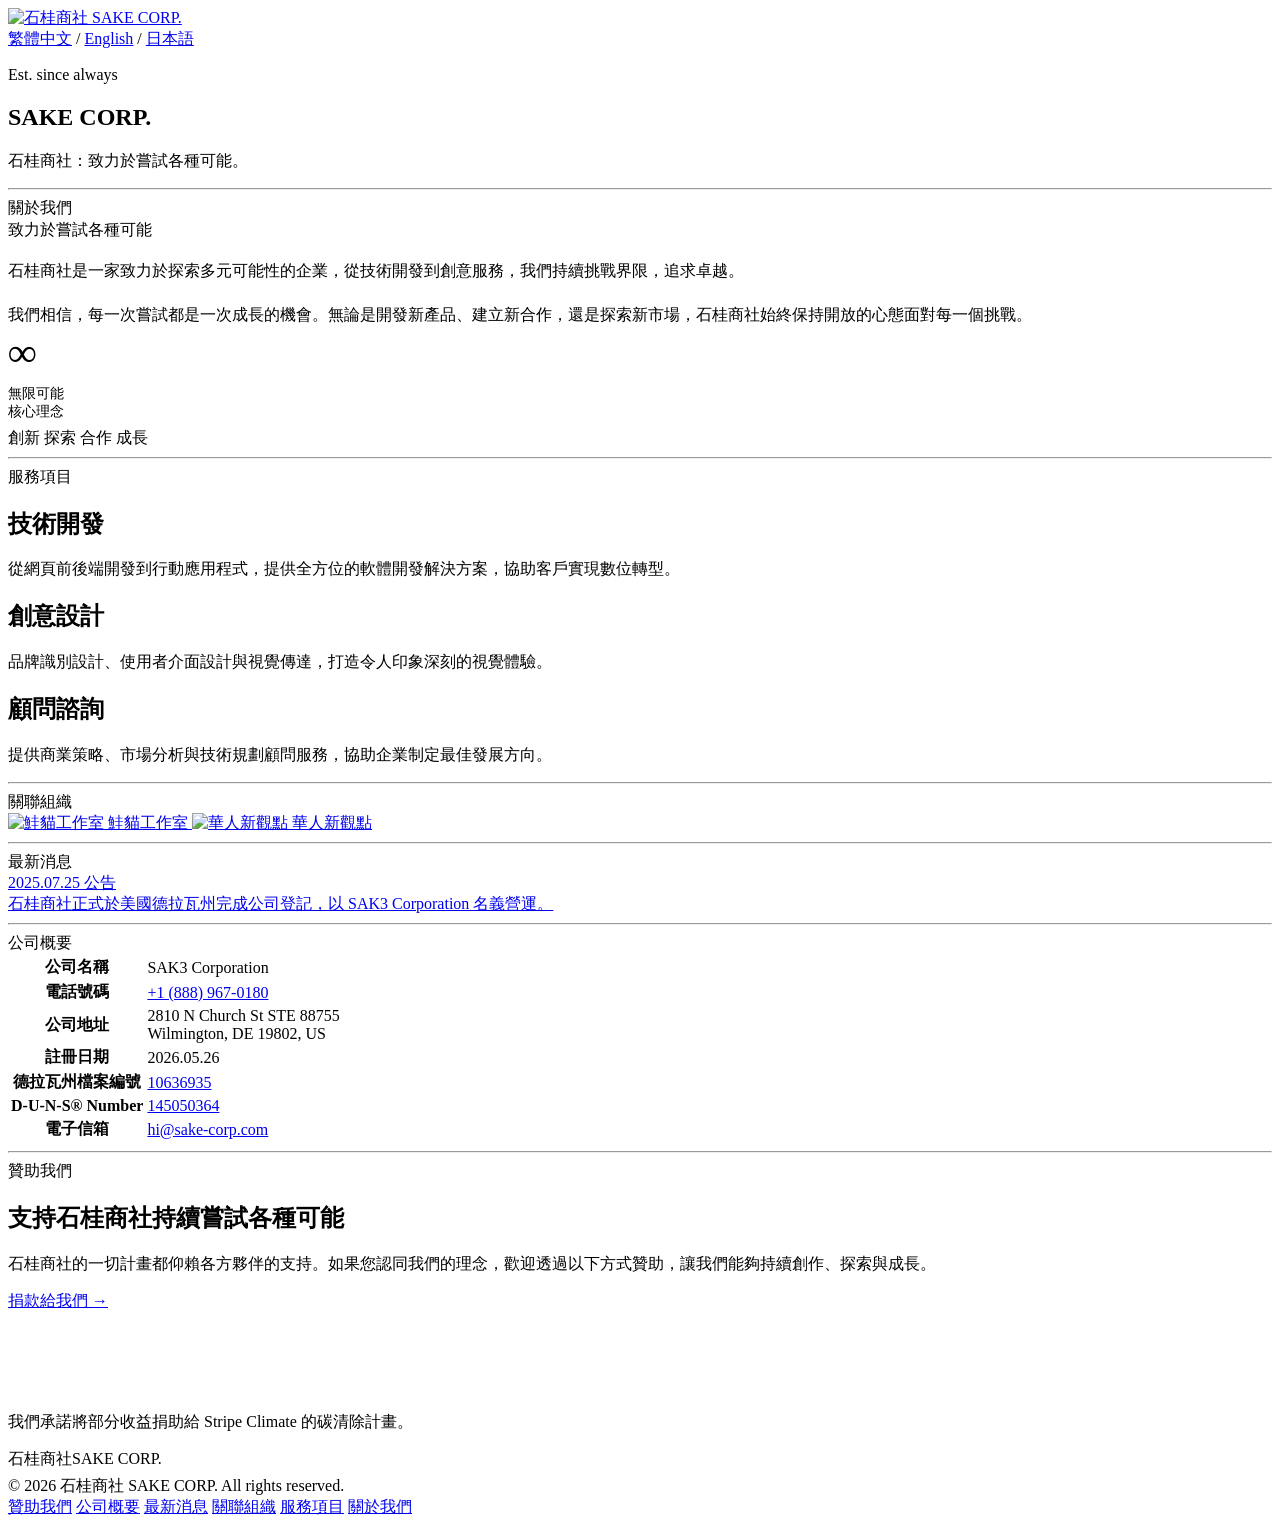
==== index.html @ 6e8275c3 "update: news link" ====
<!DOCTYPE html>
<html lang="zh-tw">

<head>
    <meta charset="UTF-8">
    <meta name="viewport" content="width=device-width, initial-scale=1, shrink-to-fit=no">
    <title>石桂商社 | SAKE CORP.</title>

    <!-- Favicon -->
    <link rel="icon" type="image/png"
        href="https://img.uwub.tw/%E7%9F%B3%E6%A1%82%E5%95%86%E7%A4%BE%EF%BC%BFlogo%EF%BC%BF%E6%AD%A3.png">
    <link rel="apple-touch-icon"
        href="https://img.uwub.tw/%E7%9F%B3%E6%A1%82%E5%95%86%E7%A4%BE%EF%BC%BFlogo%EF%BC%BF%E6%AD%A3.png">

    <!-- Open Graph / 社交媒體分享 -->
    <meta property="og:title" content="石桂商社 | SAKE CORP." />
    <meta property="og:description" content="石桂商社：致力於嘗試各種可能" />
    <meta property="og:image"
        content="https://img.uwub.tw/%E7%9F%B3%E6%A1%82%E5%95%86%E7%A4%BE%EF%BC%BFlogo%EF%BC%BF%E6%AD%A3.png" />
    <meta property="og:url" content="https://sake-corp.com" />
    <meta property="og:type" content="website" />
    <meta property="twitter:card" content="summary_large_image" />
    <meta property="twitter:title" content="石桂商社 | SAKE CORP." />
    <meta property="twitter:description" content="石桂商社：致力於嘗試各種可能" />
    <meta property="twitter:image"
        content="https://img.uwub.tw/%E7%9F%B3%E6%A1%82%E5%95%86%E7%A4%BE%EF%BC%BFlogo%EF%BC%BF%E6%AD%A3.png" />

    <!-- 核心：Tocas UI -->
    <link rel="stylesheet" href="https://cdnjs.cloudflare.com/ajax/libs/tocas-ui/5.0.2/tocas.min.css">
    <script src="https://cdnjs.cloudflare.com/ajax/libs/tocas-ui/5.0.2/tocas.min.js"></script>

    <!-- 字體：Noto Sans, Noto Sans TC, Noto Sans JP -->
    <link rel="preconnect" href="https://fonts.googleapis.com">
    <link rel="preconnect" href="https://fonts.gstatic.com" crossorigin>
    <link
        href="https://fonts.googleapis.com/css2?family=Noto+Sans+JP:wght@300;400;500;700;900&family=Noto+Sans+TC:wght@300;400;500;700;900&family=Noto+Sans:ital,wght@0,300;0,400;0,500;0,700;0,900;1,400&display=swap"
        rel="stylesheet">

    <!-- 自訂樣式 -->
    <link rel="stylesheet" href="style.css?v=2">
</head>

<body>

    <!-- =============================================
         導航列 Navigation Bar
    ============================================= -->
    <header class="site-header" id="top">
        <div class="page-container">
            <div class="site-header-inner">
                <a href="index.html" class="site-logo" id="site-logo">
                    <img src="https://img.uwub.tw/%E7%9F%B3%E6%A1%82%E5%95%86%E7%A4%BER.png" alt="石桂商社 SAKE CORP."
                        class="site-logo-img">
                </a>
                <nav class="site-nav" aria-label="語言切換">
                    <a href="#" class="nav-lang-link is-active" id="lang-zh" aria-current="page">繁體中文</a>
                    <span class="nav-divider" aria-hidden="true">/</span>
                    <a href="#" class="nav-lang-link" id="lang-en">English</a>
                    <span class="nav-divider" aria-hidden="true">/</span>
                    <a href="#" class="nav-lang-link" id="lang-jp">日本語</a>
                </nav>
            </div>
        </div>
    </header>

    <!-- =============================================
         英雄區塊 Hero Section
    ============================================= -->
    <section class="hero-section" aria-labelledby="hero-heading">
        <div class="page-container">
            <p class="hero-subtitle">Est. since always</p>
            <h1 class="hero-title" id="hero-heading">SAKE CORP.</h1>
            <p class="hero-tagline" data-i18n="hero-tagline">石桂商社：致力於嘗試各種可能。</p>
        </div>
    </section>

    <hr class="section-divider">

    <!-- =============================================
         關於我們 About Section
    ============================================= -->
    <section class="section-wrap" aria-labelledby="about-heading">
        <div class="page-container">
            <span class="section-label" id="about-heading" data-i18n="about-heading">關於我們</span>

            <div class="ts-grid is-2-columns is-relaxed">
                <div class="column">
                    <div class="ts-header is-large is-heavy" style="margin-bottom:1rem; line-height:1.4;"
                        data-i18n="about-title">
                        致力於嘗試各種可能
                    </div>
                    <p style="color: var(--text-secondary); line-height: 1.75; margin: 0 0 1rem; font-size: 1rem;"
                        data-i18n="about-p1">
                        石桂商社是一家致力於探索多元可能性的企業，從技術開發到創意服務，我們持續挑戰界限，追求卓越。
                    </p>
                    <p style="color: var(--text-secondary); line-height: 1.75; margin: 0; font-size: 1rem;"
                        data-i18n="about-p2">
                        我們相信，每一次嘗試都是一次成長的機會。無論是開發新產品、建立新合作，還是探索新市場，石桂商社始終保持開放的心態面對每一個挑戰。
                    </p>
                </div>
                <div class="column">
                    <div class="ts-box" style="background:#fff; border-color: var(--border-color);">
                        <div class="ts-content">
                            <div class="ts-statistic">
                                <div class="value"
                                    style="font-size: 2.5rem; font-weight: 900; color: var(--text-primary);">∞</div>
                            </div>
                            <div class="ts-meta"
                                style="margin-top: 0.5rem; color: var(--text-muted); font-size: 0.9rem;"
                                data-i18n="about-infinity">無限可能</div>
                        </div>
                    </div>
                    <div class="ts-space"></div>
                    <div class="ts-box" style="background:#fff; border-color: var(--border-color);">
                        <div class="ts-content is-dense">
                            <div style="font-size: 0.85rem; color: var(--text-muted); margin-bottom: 0.4rem;"
                                data-i18n="about-core">核心理念</div>
                            <div class="ts-wrap is-compact">
                                <span class="ts-badge is-secondary" data-i18n="badge-innovate">創新</span>
                                <span class="ts-badge is-secondary" data-i18n="badge-explore">探索</span>
                                <span class="ts-badge is-secondary" data-i18n="badge-collab">合作</span>
                                <span class="ts-badge is-secondary" data-i18n="badge-grow">成長</span>
                            </div>
                        </div>
                    </div>
                </div>
            </div>
        </div>
    </section>

    <hr class="section-divider">

    <!-- =============================================
         服務項目 Services Section
    ============================================= -->
    <section class="section-wrap" aria-labelledby="services-heading">
        <div class="page-container">
            <span class="section-label" id="services-heading" data-i18n="services-heading">服務項目</span>

            <div class="card-grid">

                <!-- 服務 1：技術開發 -->
                <div class="service-card" id="service-tech">
                    <div class="service-card-icon" aria-hidden="true">
                        <span class="ts-icon is-code-icon"></span>
                    </div>
                    <h2 class="service-card-title" data-i18n="service-tech">技術開發</h2>
                    <p class="service-card-desc" data-i18n="service-tech-desc">
                        從網頁前後端開發到行動應用程式，提供全方位的軟體開發解決方案，協助客戶實現數位轉型。
                    </p>
                </div>

                <!-- 服務 2：創意設計 -->
                <div class="service-card" id="service-design">
                    <div class="service-card-icon" aria-hidden="true">
                        <span class="ts-icon is-paintbrush-icon"></span>
                    </div>
                    <h2 class="service-card-title" data-i18n="service-design">創意設計</h2>
                    <p class="service-card-desc" data-i18n="service-design-desc">
                        品牌識別設計、使用者介面設計與視覺傳達，打造令人印象深刻的視覺體驗。
                    </p>
                </div>

                <!-- 服務 3：顧問諮詢 -->
                <div class="service-card" id="service-consulting">
                    <div class="service-card-icon" aria-hidden="true">
                        <span class="ts-icon is-comments-icon"></span>
                    </div>
                    <h2 class="service-card-title" data-i18n="service-consult">顧問諮詢</h2>
                    <p class="service-card-desc" data-i18n="service-consult-desc">
                        提供商業策略、市場分析與技術規劃顧問服務，協助企業制定最佳發展方向。
                    </p>
                </div>

            </div>
        </div>
    </section>

    <hr class="section-divider">

    <!-- =============================================
         關聯組織 Related Organizations
    ============================================= -->
    <section class="section-wrap" aria-labelledby="org-heading">
        <div class="page-container">
            <span class="section-label" id="org-heading" data-i18n="org-heading">關聯組織</span>

            <div class="org-grid">

                <!-- 鮭貓工作室 -->
                <a href="https://salmon4neko.com/" target="_blank" rel="noopener noreferrer" class="org-card"
                    id="org-salmon" aria-label="鮭貓工作室">
                    <img src="https://img.uwub.tw/Salmon4neko%20Studio_%E6%A8%99%E6%BA%96%E5%AD%97.png" alt="鮭貓工作室"
                        class="org-logo">
                    <span class="org-name" data-i18n="org-salmon">鮭貓工作室</span>
                </a>

                <!-- 華人新觀點 -->
                <a href="https://cnp.tw/" target="_blank" rel="noopener noreferrer" class="org-card"
                    id="org-chinese-view" aria-label="華人新觀點">
                    <img src="https://img.uwub.tw/%E8%8F%AF%E4%BA%BA%E6%96%B0%E8%A7%80%E9%BB%9Elogo.png" alt="華人新觀點"
                        class="org-logo">
                    <span class="org-name" data-i18n="org-cnp">華人新觀點</span>
                </a>

            </div>
        </div>
    </section>

    <hr class="section-divider">

    <!-- =============================================
         最新消息 News / Announcements
    ============================================= -->
    <section class="section-wrap" aria-labelledby="news-heading">
        <div class="page-container">
            <span class="section-label" id="news-heading" data-i18n="news-heading">最新消息</span>

            <nav class="news-list" aria-label="最新消息列表">

                <!--
                <a href="#" class="news-item" id="news-preview-1">
                    <div class="news-meta">
                        <span class="news-date">2025.05.30</span>
                        <span class="news-tag" data-i18n="news-tag-1">公告</span>
                    </div>
                    <div class="news-title" data-i18n="news-title-1">石桂商社官網完成全新改版，採用 Tocas UI 重新設計。</div>
                </a>
-->

                <a href="https://x.com/sake_corp/status/2081045853075345753" class="news-item" id="news-preview-2"
                    target="_blank">
                    <div class="news-meta">
                        <span class="news-date">2025.07.25</span>
                        <span class="news-tag" data-i18n="news-tag-2">公告</span>
                    </div>
                    <div class="news-title" data-i18n="news-title-2">石桂商社正式於美國德拉瓦州完成公司登記，以 SAK3 Corporation 名義營運。</div>
                </a>

            </nav>
        </div>
    </section>

    <hr class="section-divider">

    <!-- =============================================
         公司概要 Company Overview
    ============================================= -->
    <section class="section-wrap" aria-labelledby="company-heading">
        <div class="page-container">
            <span class="section-label" id="company-heading" data-i18n="company-heading">公司概要</span>

            <table class="company-info-table" aria-label="公司基本資訊">
                <tbody>
                    <tr>
                        <th scope="row" data-i18n="comp-name">公司名稱</th>
                        <td>SAK3 Corporation</td>
                    </tr>
                    <tr>
                        <th scope="row" data-i18n="comp-phone">電話號碼</th>
                        <td>
                            <a href="tel:+18889670180">+1 (888) 967-0180</a>
                        </td>
                    </tr>
                    <tr>
                        <th scope="row" data-i18n="comp-addr">公司地址</th>
                        <td data-i18n="comp-addr-val">2810 N Church St STE 88755<br>Wilmington, DE 19802, US</td>
                    </tr>
                    <tr>
                        <th scope="row" data-i18n="comp-date">註冊日期</th>
                        <td>2026.05.26</td>
                    </tr>
                    <tr>
                        <th scope="row" data-i18n="comp-file-no">德拉瓦州檔案編號</th>
                        <td>
                            <a href="https://uwub.tw/99ac9w" target="_blank" rel="noopener noreferrer">10636935</a>
                        </td>
                    </tr>
                    <tr>
                        <th scope="row" data-i18n="comp-duns">D-U-N-S® Number</th>
                        <td>
                            <a href="https://uwub.tw/99acqg" target="_blank" rel="noopener noreferrer">145050364</a>
                        </td>
                    </tr>
                    <tr>
                        <th scope="row" data-i18n="comp-email">電子信箱</th>
                        <td>
                            <a href="mailto:hi@sake-corp.com">hi@sake-corp.com</a>
                        </td>
                    </tr>
                </tbody>
            </table>
        </div>
    </section>

    <hr class="section-divider">

    <!-- =============================================
         贊助我們 Donate Section
    ============================================= -->
    <section class="section-wrap" aria-labelledby="donate-heading">
        <div class="page-container">
            <span class="section-label" id="donate-heading" data-i18n="donate-heading">贊助我們</span>

            <div class="donate-inner">
                <div class="donate-text">
                    <h2 class="donate-title" data-i18n="donate-title">支持石桂商社持續嘗試各種可能</h2>
                    <p class="donate-desc" data-i18n="donate-desc">
                        石桂商社的一切計畫都仰賴各方夥伴的支持。如果您認同我們的理念，歡迎透過以下方式贊助，讓我們能夠持續創作、探索與成長。
                    </p>
                    <a href="https://pay.sake-corp.com/b/8x28wP7exerE1SKgId1Fe00" target="_blank"
                        rel="noopener noreferrer" class="donate-btn" id="donate-btn">
                        <span data-i18n="donate-btn">捐款給我們</span>
                        <span class="donate-btn-arrow">→</span>
                    </a>
                </div>
                <div class="donate-badge">
                    <iframe width="380" height="80" style="border:0;"
                        src="https://climate.stripe.com/badge/oppVX9?theme=light&size=small&locale=zh-Hans"
                        title="Stripe Climate Badge" loading="lazy">
                    </iframe>
                    <p class="donate-badge-note" data-i18n="donate-note">我們承諾將部分收益捐助給 Stripe Climate 的碳清除計畫。</p>
                </div>
            </div>
        </div>
    </section>

    <!-- =============================================
         頁腳 Footer
    ============================================= -->
    <footer class="site-footer" role="contentinfo">
        <div class="page-container">
            <div class="footer-inner">
                <div>
                    <div class="footer-logo">
                        石桂商社<span>SAKE CORP.</span>
                    </div>
                    <div class="footer-copy" style="margin-top: 0.4rem;" data-i18n="footer-copy">
                        © 2026 石桂商社 SAKE CORP. All rights reserved.
                    </div>
                </div>
                <div class="footer-links">
                    <a href="#donate-heading" class="footer-link" id="footer-donate" data-i18n="footer-donate">贊助我們</a>
                    <a href="#company-heading" class="footer-link" id="footer-company"
                        data-i18n="footer-company">公司概要</a>
                    <a href="#news-heading" class="footer-link" id="footer-news" data-i18n="footer-news">最新消息</a>
                    <a href="#org-heading" class="footer-link" id="footer-org" data-i18n="footer-org">關聯組織</a>
                    <a href="#services-heading" class="footer-link" id="footer-services"
                        data-i18n="footer-services">服務項目</a>
                    <a href="#about-heading" class="footer-link" id="footer-about" data-i18n="footer-about">關於我們</a>
                </div>
            </div>
        </div>
    </footer>

    <!-- =============================================
         語言切換邏輯 Language Switcher Logic
    ============================================= -->
    <script>
        const translations = {
            'zh': {
                'hero-tagline': '石桂商社：致力於嘗試各種可能。',
                'about-heading': '關於我們',
                'about-title': '致力於嘗試各種可能',
                'about-p1': '石桂商社是一家致力於探索多元可能性的企業，從技術開發到創意服務，我們持續挑戰界限，追求卓越。',
                'about-p2': '我們相信，每一次嘗試都是一次成長的機會。無論是開發新產品、建立新合作，還是探索新市場，石桂商社始終保持開放的心態面對每一個挑戰。',
                'about-infinity': '無限可能',
                'about-core': '核心理念',
                'badge-innovate': '創新',
                'badge-explore': '探索',
                'badge-collab': '合作',
                'badge-grow': '成長',
                'services-heading': '服務項目',
                'service-tech': '技術開發',
                'service-tech-desc': '從網頁前後端開發到行動應用程式，提供全方位的軟體開發解決方案，協助客戶實現數位轉型。',
                'service-design': '創意設計',
                'service-design-desc': '品牌識別設計、使用者介面設計與視覺傳達，打造令人印象深刻的視覺體驗。',
                'service-consult': '顧問諮詢',
                'service-consult-desc': '提供商業策略、市場分析與技術規劃顧問服務，協助企業制定最佳發展方向。',
                'org-heading': '關聯組織',
                'org-salmon': '鮭貓工作室',
                'org-cnp': '華人新觀點',
                'news-heading': '最新消息',
                'news-tag-1': '公告',
                'news-tag-2': '公告',
                'news-title-1': '石桂商社官網完成全新改版，採用 Tocas UI 重新設計。',
                'news-title-2': '石桂商社正式於美國德拉瓦州完成公司登記，以 SAK3 Corporation 名義營運。',
                'company-heading': '公司概要',
                'comp-name': '公司名稱',
                'comp-phone': '電話號碼',
                'comp-addr': '公司地址',
                'comp-addr-val': '2810 N Church St STE 88755<br>Wilmington, DE 19802, US',
                'comp-date': '註冊日期',
                'comp-file-no': '德拉瓦州檔案編號',
                'comp-duns': 'D-U-N-S® Number',
                'comp-email': '電子信箱',
                'donate-heading': '贊助我們',
                'donate-title': '支持石桂商社持續嘗試各種可能',
                'donate-desc': '石桂商社的一切計畫都仰賴各方夥伴的支持。如果您認同我們的理念，歡迎透過以下方式贊助，讓我們能夠持續創作、探索與成長。',
                'donate-btn': '捐款給我們',
                'donate-note': '我們承諾將部分收益捐助給 Stripe Climate 的碳清除計畫。',
                'footer-donate': '贊助我們',
                'footer-company': '公司概要',
                'footer-news': '最新消息',
                'footer-org': '關聯組織',
                'footer-services': '服務項目',
                'footer-about': '關於我們',
                'footer-copy': '© 2026 石桂商社 SAKE CORP. All rights reserved.'
            },
            'en': {
                'hero-tagline': 'Sake Corp.: Dedicated to exploring all possibilities.',
                'about-heading': 'About Us',
                'about-title': 'Dedicated to Exploring All Possibilities',
                'about-p1': 'Sake Corp. is an enterprise dedicated to exploring diverse possibilities. From technological development to creative services, we continuously challenge boundaries and pursue excellence.',
                'about-p2': 'We believe that every attempt is an opportunity for growth. Whether developing new products, building new partnerships, or exploring new markets, Sake Corp. always faces every challenge with an open mind.',
                'about-infinity': 'Infinite Possibilities',
                'about-core': 'Core Values',
                'badge-innovate': 'Innovation',
                'badge-explore': 'Exploration',
                'badge-collab': 'Collaboration',
                'badge-grow': 'Growth',
                'services-heading': 'Services',
                'service-tech': 'Tech Development',
                'service-tech-desc': 'From frontend/backend web development to mobile applications, we provide comprehensive software development solutions to help clients achieve digital transformation.',
                'service-design': 'Creative Design',
                'service-design-desc': 'Brand identity design, user interface design, and visual communication, creating impressive visual experiences.',
                'service-consult': 'Consulting',
                'service-consult-desc': 'Providing business strategy, market analysis, and technology planning consulting services to help enterprises chart their optimal course for development.',
                'org-heading': 'Affiliated Organizations',
                'org-salmon': 'Salmon4neko Studio',
                'org-cnp': 'Chinese New Perspective',
                'news-heading': 'News',
                'news-tag-1': 'Announcement',
                'news-tag-2': 'Announcement',
                'news-title-1': 'Sake Corp. website has been completely revamped, redesigned using Tocas UI.',
                'news-title-2': 'Sake Corp. has officially completed company registration in Delaware, USA, operating under the name SAK3 Corporation.',
                'company-heading': 'Company Overview',
                'comp-name': 'Company Name',
                'comp-phone': 'Phone Number',
                'comp-addr': 'Company Address',
                'comp-addr-val': '2810 N Church St STE 88755<br>Wilmington, DE 19802, US',
                'comp-date': 'Registration Date',
                'comp-file-no': 'Delaware File Number',
                'comp-duns': 'D-U-N-S® Number',
                'comp-email': 'Email',
                'donate-heading': 'Donate',
                'donate-title': 'Support Sake Corp. in exploring all possibilities',
                'donate-desc': 'All projects at Sake Corp. rely on the support of our partners. If you agree with our vision, please consider supporting us through the following methods, enabling us to continue creating, exploring, and growing.',
                'donate-btn': 'Donate Now',
                'donate-note': 'We are committed to donating a portion of our revenue to Stripe Climate\'s carbon removal initiatives.',
                'footer-donate': 'Donate',
                'footer-company': 'Company Overview',
                'footer-news': 'News',
                'footer-org': 'Affiliated Organizations',
                'footer-services': 'Services',
                'footer-about': 'About Us',
                'footer-copy': '© 2026 Sake Corp. All rights reserved.'
            },
            'jp': {
                'hero-tagline': '石桂商社：あらゆる可能性を探求し続けます。',
                'about-heading': '私たちについて',
                'about-title': 'あらゆる可能性の探求へ',
                'about-p1': '石桂商社は多様な可能性を探求する企業です。技術開発からクリエイティブサービスまで、私たちは常に限界に挑戦し、卓越性を追求しています。',
                'about-p2': 'すべての試みが成長の機会であると私たちは信じています。新製品の開発、新たなパートナーシップの構築、新市場の開拓など、石桂商社は常に開かれた心で挑戦に向き合います。',
                'about-infinity': '無限の可能性',
                'about-core': 'コアバリュー',
                'badge-innovate': 'イノベーション',
                'badge-explore': '探求',
                'badge-collab': '協力',
                'badge-grow': '成長',
                'services-heading': 'サービス',
                'service-tech': '技術開発',
                'service-tech-desc': 'Webのフロント・バックエンド開発からモバイルアプリまで、包括的なソフトウェア開発ソリューションを提供し、顧客のDXを支援します。',
                'service-design': 'デザイン',
                'service-design-desc': 'ブランドアイデンティティ、UIデザイン、視覚伝達を通じて、印象的なビジュアル体験を創出します。',
                'service-consult': 'コンサルティング',
                'service-consult-desc': 'ビジネス戦略、市場分析、技術計画のコンサルティングサービスを提供し、企業の最適な発展方向の策定を支援します。',
                'org-heading': '関連組織',
                'org-salmon': '鮭猫スタジオ',
                'org-cnp': '華人新観点',
                'news-heading': '最新情報',
                'news-tag-1': 'お知らせ',
                'news-tag-2': 'お知らせ',
                'news-title-1': '石桂商社公式サイトをTocas UIを用いて全面的にリニューアルしました。',
                'news-title-2': '石桂商社は米国デラウェア州にて法人登記を完了し、SAK3 Corporationとして事業を開始しました。',
                'company-heading': '会社概要',
                'comp-name': '会社名',
                'comp-phone': '電話番号',
                'comp-addr': '所在地',
                'comp-addr-val': '2810 N Church St STE 88755<br>Wilmington, DE 19802, US',
                'comp-date': '設立日',
                'comp-file-no': 'デラウェア州ファイル番号',
                'comp-duns': 'D-U-N-S® Number',
                'comp-email': 'メールアドレス',
                'donate-heading': '寄付・支援',
                'donate-title': '石桂商社の可能性の探求を支援する',
                'donate-desc': '石桂商社のプロジェクトは皆様のご支援によって成り立っています。私たちの理念に共感いただける方は、以下の方法でのご支援をお願いいたします。',
                'donate-btn': '寄付する',
                'donate-note': '収益の一部をStripe Climateの炭素除去プロジェクトに寄付することをお約束します。',
                'footer-donate': '寄付・支援',
                'footer-company': '会社概要',
                'footer-news': '最新情報',
                'footer-org': '関連組織',
                'footer-services': 'サービス',
                'footer-about': '私たちについて',
                'footer-copy': '© 2026 石桂商社 SAKE CORP. All rights reserved.'
            }
        };

        document.addEventListener('DOMContentLoaded', () => {
            const langLinks = document.querySelectorAll('.nav-lang-link');
            const i18nElements = document.querySelectorAll('[data-i18n]');

            const setLanguage = (lang) => {
                // Update html lang attribute
                const htmlLang = lang === 'zh' ? 'zh-tw' : (lang === 'en' ? 'en' : 'ja');
                document.documentElement.lang = htmlLang;

                // Update link active state
                langLinks.forEach(link => {
                    link.classList.remove('is-active');
                    if (link.id === `lang-${lang}`) {
                        link.classList.add('is-active');
                    }
                });

                // Translate elements
                i18nElements.forEach(el => {
                    const key = el.getAttribute('data-i18n');
                    if (translations[lang] && translations[lang][key]) {
                        el.innerHTML = translations[lang][key];
                    }
                });
            };

            langLinks.forEach(link => {
                link.addEventListener('click', (e) => {
                    e.preventDefault();
                    const lang = link.id.split('-')[1];
                    setLanguage(lang);
                });
            });
        });
    </script>
</body>

</html>
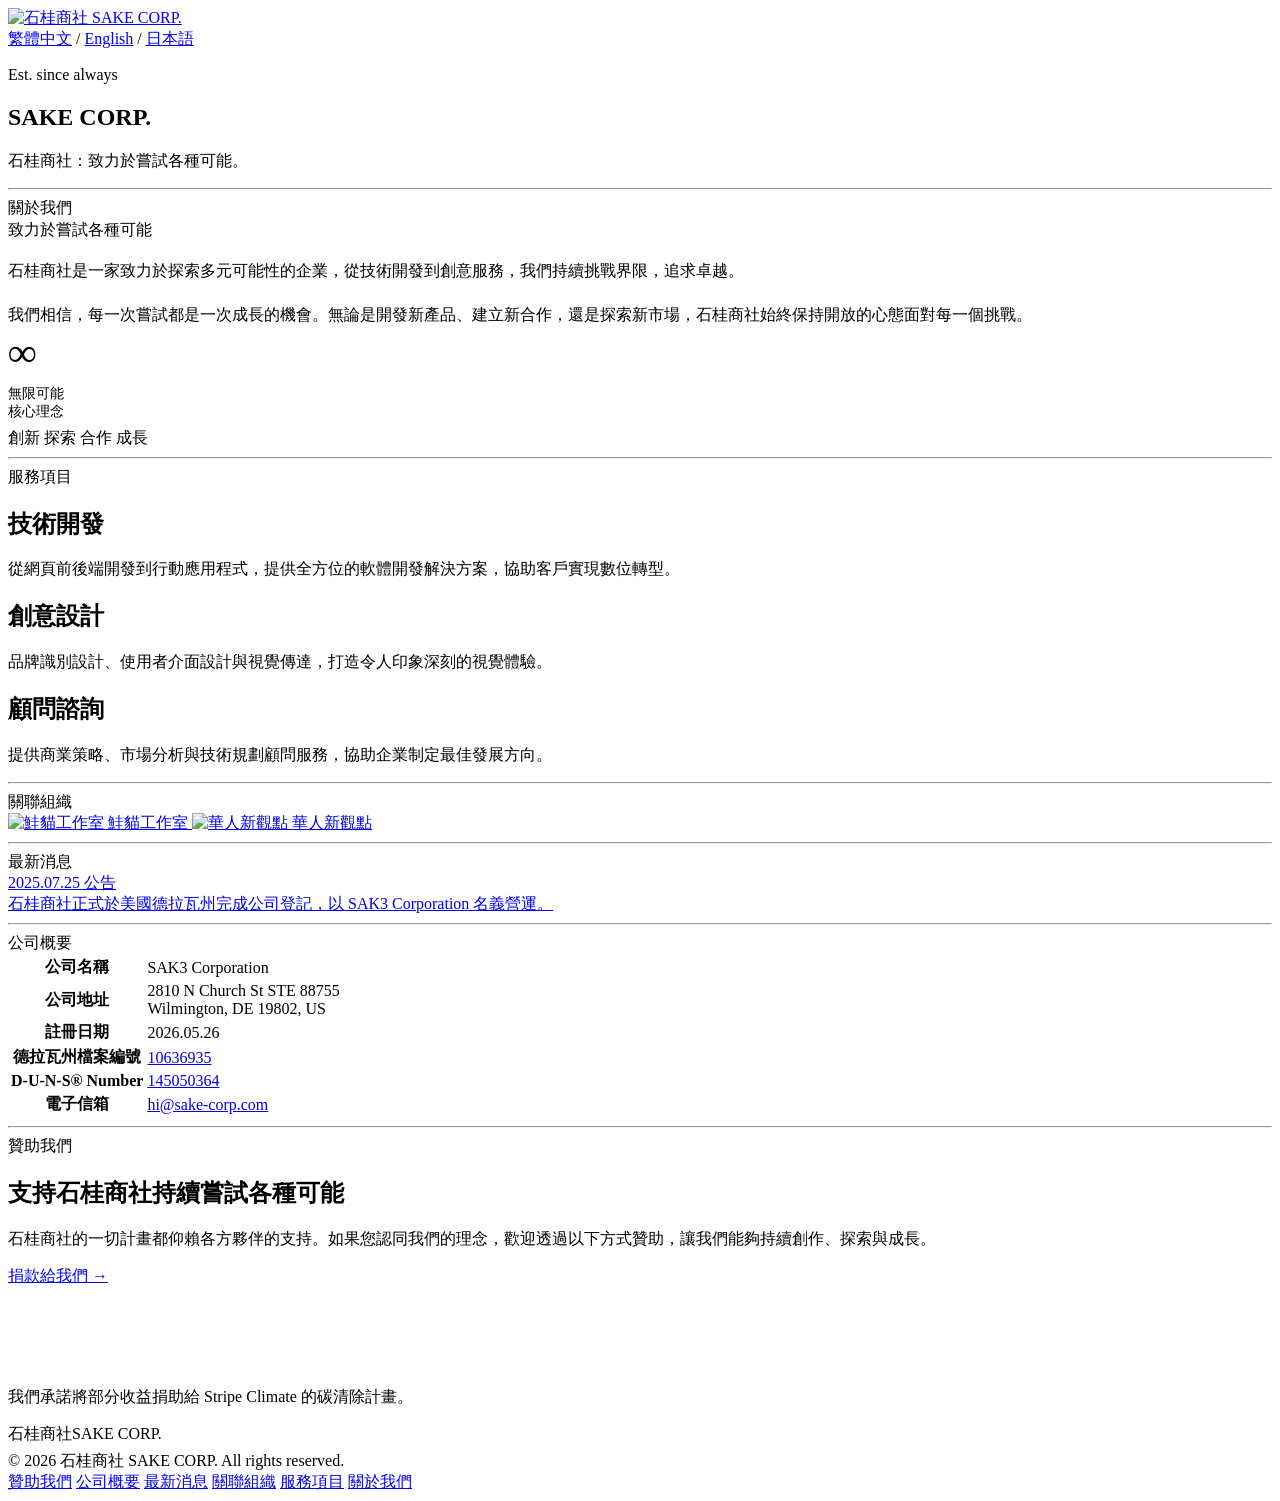
==== commit a6350fc7: "Remove the company phone number from the site. The overview table and its Chinese, English, and Japa" ====
--- a/index.html
+++ b/index.html
@@ -255,12 +255,6 @@
                     <tr>
                         <th scope="row" data-i18n="comp-name">公司名稱</th>
                         <td>SAK3 Corporation</td>
-                    </tr>
-                    <tr>
-                        <th scope="row" data-i18n="comp-phone">電話號碼</th>
-                        <td>
-                            <a href="tel:+18889670180">+1 (888) 967-0180</a>
-                        </td>
                     </tr>
                     <tr>
                         <th scope="row" data-i18n="comp-addr">公司地址</th>
@@ -387,7 +381,6 @@
                 'news-title-2': '石桂商社正式於美國德拉瓦州完成公司登記，以 SAK3 Corporation 名義營運。',
                 'company-heading': '公司概要',
                 'comp-name': '公司名稱',
-                'comp-phone': '電話號碼',
                 'comp-addr': '公司地址',
                 'comp-addr-val': '2810 N Church St STE 88755<br>Wilmington, DE 19802, US',
                 'comp-date': '註冊日期',
@@ -436,7 +429,6 @@
                 'news-title-2': 'Sake Corp. has officially completed company registration in Delaware, USA, operating under the name SAK3 Corporation.',
                 'company-heading': 'Company Overview',
                 'comp-name': 'Company Name',
-                'comp-phone': 'Phone Number',
                 'comp-addr': 'Company Address',
                 'comp-addr-val': '2810 N Church St STE 88755<br>Wilmington, DE 19802, US',
                 'comp-date': 'Registration Date',
@@ -485,7 +477,6 @@
                 'news-title-2': '石桂商社は米国デラウェア州にて法人登記を完了し、SAK3 Corporationとして事業を開始しました。',
                 'company-heading': '会社概要',
                 'comp-name': '会社名',
-                'comp-phone': '電話番号',
                 'comp-addr': '所在地',
                 'comp-addr-val': '2810 N Church St STE 88755<br>Wilmington, DE 19802, US',
                 'comp-date': '設立日',
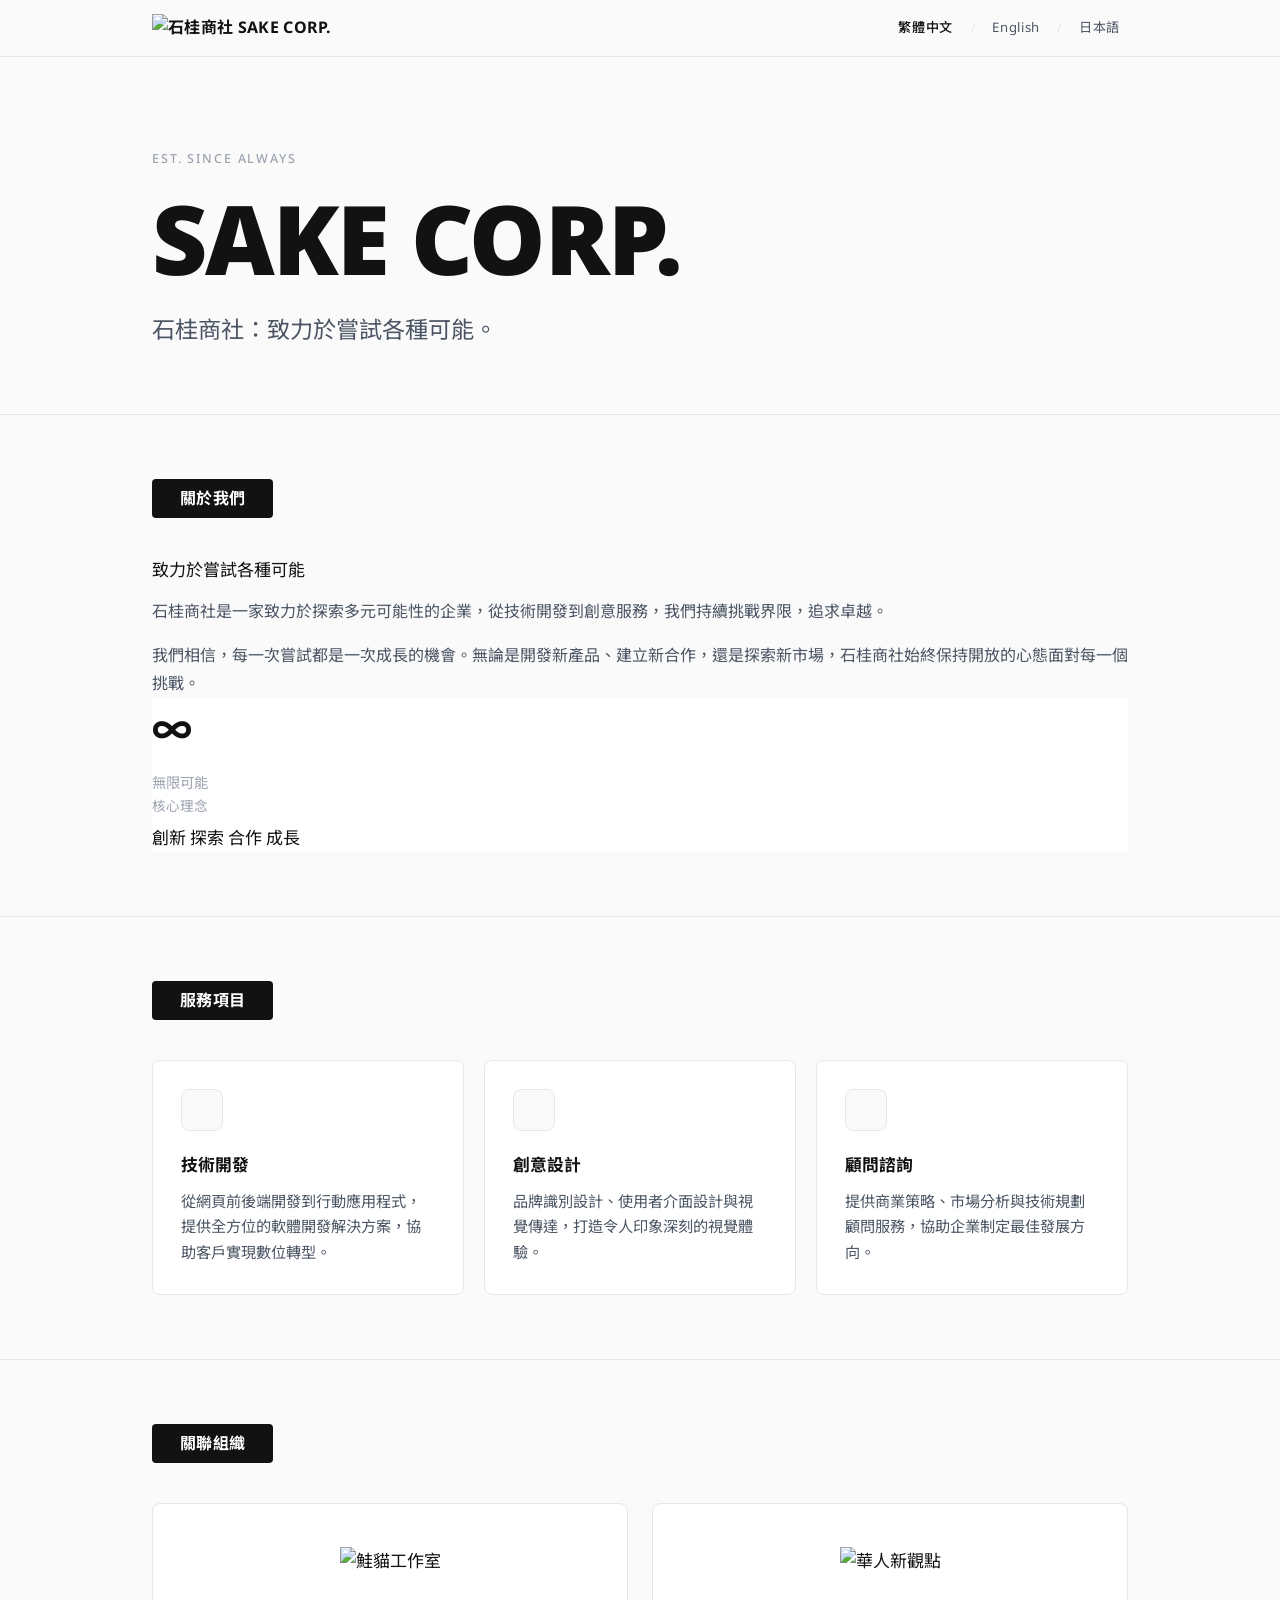
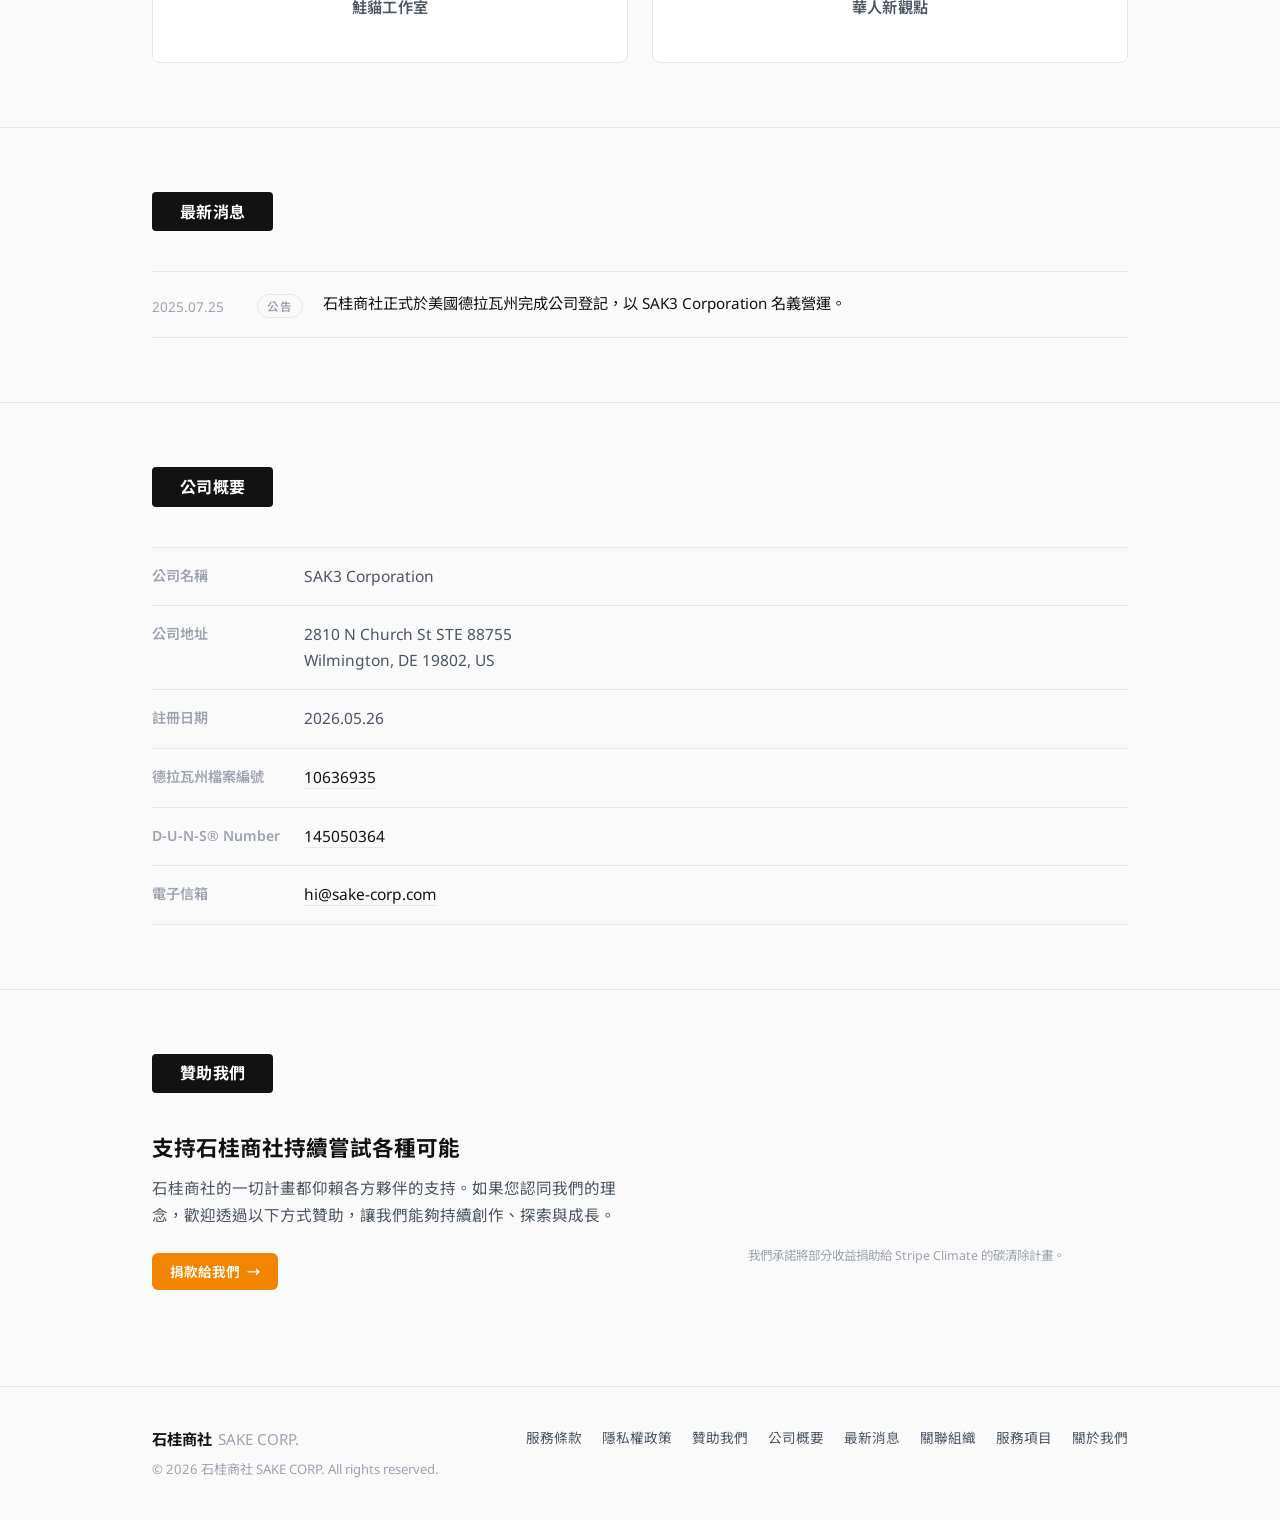
==== commit 4aae69d0: "add: terms of service and privacy policy pages" ====
--- a/index.html
+++ b/index.html
@@ -37,7 +37,7 @@
         rel="stylesheet">
 
     <!-- 自訂樣式 -->
-    <link rel="stylesheet" href="style.css?v=2">
+    <link rel="stylesheet" href="style.css?v=3">
 </head>
 
 <body>
@@ -334,14 +334,16 @@
                     </div>
                 </div>
                 <div class="footer-links">
-                    <a href="#donate-heading" class="footer-link" id="footer-donate" data-i18n="footer-donate">贊助我們</a>
-                    <a href="#company-heading" class="footer-link" id="footer-company"
+                    <a href="terms.html" class="footer-link" id="footer-terms" data-i18n="footer-terms">服務條款</a>
+                    <a href="privacy.html" class="footer-link" id="footer-privacy" data-i18n="footer-privacy">隱私權政策</a>
+                    <a href="index.html#donate-heading" class="footer-link" id="footer-donate" data-i18n="footer-donate">贊助我們</a>
+                    <a href="index.html#company-heading" class="footer-link" id="footer-company"
                         data-i18n="footer-company">公司概要</a>
-                    <a href="#news-heading" class="footer-link" id="footer-news" data-i18n="footer-news">最新消息</a>
-                    <a href="#org-heading" class="footer-link" id="footer-org" data-i18n="footer-org">關聯組織</a>
-                    <a href="#services-heading" class="footer-link" id="footer-services"
+                    <a href="index.html#news-heading" class="footer-link" id="footer-news" data-i18n="footer-news">最新消息</a>
+                    <a href="index.html#org-heading" class="footer-link" id="footer-org" data-i18n="footer-org">關聯組織</a>
+                    <a href="index.html#services-heading" class="footer-link" id="footer-services"
                         data-i18n="footer-services">服務項目</a>
-                    <a href="#about-heading" class="footer-link" id="footer-about" data-i18n="footer-about">關於我們</a>
+                    <a href="index.html#about-heading" class="footer-link" id="footer-about" data-i18n="footer-about">關於我們</a>
                 </div>
             </div>
         </div>
@@ -350,9 +352,11 @@
     <!-- =============================================
          語言切換邏輯 Language Switcher Logic
     ============================================= -->
+    <script src="i18n.js"></script>
     <script>
         const translations = {
             'zh': {
+                'doc-title': '石桂商社 | SAKE CORP.',
                 'hero-tagline': '石桂商社：致力於嘗試各種可能。',
                 'about-heading': '關於我們',
                 'about-title': '致力於嘗試各種可能',
@@ -393,6 +397,8 @@
                 'donate-btn': '捐款給我們',
                 'donate-note': '我們承諾將部分收益捐助給 Stripe Climate 的碳清除計畫。',
                 'footer-donate': '贊助我們',
+                'footer-terms': '服務條款',
+                'footer-privacy': '隱私權政策',
                 'footer-company': '公司概要',
                 'footer-news': '最新消息',
                 'footer-org': '關聯組織',
@@ -401,6 +407,7 @@
                 'footer-copy': '© 2026 石桂商社 SAKE CORP. All rights reserved.'
             },
             'en': {
+                'doc-title': 'SAKE CORP.',
                 'hero-tagline': 'Sake Corp.: Dedicated to exploring all possibilities.',
                 'about-heading': 'About Us',
                 'about-title': 'Dedicated to Exploring All Possibilities',
@@ -441,6 +448,8 @@
                 'donate-btn': 'Donate Now',
                 'donate-note': 'We are committed to donating a portion of our revenue to Stripe Climate\'s carbon removal initiatives.',
                 'footer-donate': 'Donate',
+                'footer-terms': 'Terms of Service',
+                'footer-privacy': 'Privacy Policy',
                 'footer-company': 'Company Overview',
                 'footer-news': 'News',
                 'footer-org': 'Affiliated Organizations',
@@ -449,6 +458,7 @@
                 'footer-copy': '© 2026 Sake Corp. All rights reserved.'
             },
             'jp': {
+                'doc-title': '石桂商社 | SAKE CORP.',
                 'hero-tagline': '石桂商社：あらゆる可能性を探求し続けます。',
                 'about-heading': '私たちについて',
                 'about-title': 'あらゆる可能性の探求へ',
@@ -489,6 +499,8 @@
                 'donate-btn': '寄付する',
                 'donate-note': '収益の一部をStripe Climateの炭素除去プロジェクトに寄付することをお約束します。',
                 'footer-donate': '寄付・支援',
+                'footer-terms': '利用規約',
+                'footer-privacy': 'プライバシーポリシー',
                 'footer-company': '会社概要',
                 'footer-news': '最新情報',
                 'footer-org': '関連組織',
@@ -498,39 +510,8 @@
             }
         };
 
-        document.addEventListener('DOMContentLoaded', () => {
-            const langLinks = document.querySelectorAll('.nav-lang-link');
-            const i18nElements = document.querySelectorAll('[data-i18n]');
-
-            const setLanguage = (lang) => {
-                // Update html lang attribute
-                const htmlLang = lang === 'zh' ? 'zh-tw' : (lang === 'en' ? 'en' : 'ja');
-                document.documentElement.lang = htmlLang;
-
-                // Update link active state
-                langLinks.forEach(link => {
-                    link.classList.remove('is-active');
-                    if (link.id === `lang-${lang}`) {
-                        link.classList.add('is-active');
-                    }
-                });
-
-                // Translate elements
-                i18nElements.forEach(el => {
-                    const key = el.getAttribute('data-i18n');
-                    if (translations[lang] && translations[lang][key]) {
-                        el.innerHTML = translations[lang][key];
-                    }
-                });
-            };
-
-            langLinks.forEach(link => {
-                link.addEventListener('click', (e) => {
-                    e.preventDefault();
-                    const lang = link.id.split('-')[1];
-                    setLanguage(lang);
-                });
-            });
+        document.addEventListener('DOMContentLoaded', function () {
+            initI18n(translations);
         });
     </script>
 </body>
--- a/style.css
+++ b/style.css
@@ -0,0 +1,872 @@
+/* =============================================
+   全域設定 Global Settings
+============================================= */
+:root {
+    --bg-color: #fafafa;
+    --text-primary: #121212;
+    --text-secondary: #4b5563;
+    --text-muted: #9ca3af;
+    --border-color: #e5e7eb;
+    --card-hover-shadow: 0 10px 15px -3px rgba(0,0,0,.1), 0 4px 6px -2px rgba(0,0,0,.05);
+}
+
+* {
+    box-sizing: border-box;
+}
+
+html {
+    scroll-behavior: smooth;
+}
+
+body {
+    margin: 0;
+    padding: 0;
+    background-color: var(--bg-color);
+    color: var(--text-primary);
+    font-family: 'Noto Sans', 'Noto Sans TC', 'Noto Sans JP', 'Helvetica Neue', Arial, 'Hiragino Kaku Gothic ProN', 'Hiragino Sans', Meiryo, sans-serif;
+    font-size: 17px;
+    line-height: 1.65;
+    -webkit-font-smoothing: antialiased;
+    -moz-osx-font-smoothing: grayscale;
+}
+
+a {
+    color: inherit;
+    text-decoration: none;
+}
+
+img {
+    max-width: 100%;
+    height: auto;
+    display: block;
+}
+
+/* =============================================
+   版面容器 Page Container
+============================================= */
+.page-container {
+    max-width: 1024px;
+    margin: 0 auto;
+    padding: 0 1.5rem;
+}
+
+/* =============================================
+   導航列 Navigation Bar
+============================================= */
+.site-header {
+    position: sticky;
+    top: 0;
+    z-index: 100;
+    background-color: rgba(250, 250, 250, 0.9);
+    backdrop-filter: blur(8px);
+    -webkit-backdrop-filter: blur(8px);
+    border-bottom: 1px solid var(--border-color);
+}
+
+.site-header-inner {
+    display: flex;
+    align-items: center;
+    justify-content: space-between;
+    height: 56px;
+}
+
+.site-logo {
+    font-size: 1rem;
+    font-weight: 700;
+    letter-spacing: 0.02em;
+    color: var(--text-primary);
+    text-decoration: none;
+    display: flex;
+    align-items: center;
+    gap: 0.5rem;
+}
+
+.site-logo-img {
+    height: 28px;
+    width: auto;
+    display: block;
+}
+
+.site-nav {
+    display: flex;
+    align-items: center;
+    gap: 0.6rem;
+}
+
+.nav-lang-link {
+    font-size: 0.82rem;
+    color: var(--text-secondary);
+    text-decoration: none;
+    letter-spacing: 0.05em;
+    padding: 0.25rem 0.5rem;
+    border-radius: 4px;
+    transition: color 0.2s ease, background-color 0.2s ease;
+}
+
+.nav-lang-link:hover {
+    color: var(--text-primary);
+    background-color: var(--border-color);
+}
+
+.nav-lang-link.is-active {
+    color: var(--text-primary);
+    font-weight: 500;
+}
+
+.nav-divider {
+    color: var(--border-color);
+    font-size: 0.75rem;
+    user-select: none;
+}
+
+/* =============================================
+   頁首英雄區塊 Hero Section
+============================================= */
+.hero-section {
+    padding: 5rem 0 4rem;
+}
+
+.hero-subtitle {
+    font-size: 0.78rem;
+    letter-spacing: 0.15em;
+    text-transform: uppercase;
+    color: var(--text-muted);
+    margin-bottom: 1.25rem;
+    font-weight: 500;
+}
+
+.hero-title {
+    font-size: clamp(3rem, 8vw, 6rem);
+    font-weight: 900;
+    line-height: 1;
+    letter-spacing: -0.02em;
+    color: var(--text-primary);
+    margin: 0 0 1.5rem;
+}
+
+.hero-tagline {
+    font-size: clamp(1.1rem, 2.5vw, 1.45rem);
+    font-weight: 400;
+    color: var(--text-secondary);
+    max-width: 540px;
+    line-height: 1.7;
+    margin: 0;
+}
+
+/* =============================================
+   區塊標題 Section Title (黑底白字膠囊)
+============================================= */
+.section-wrap {
+    padding: 4rem 0;
+}
+
+.section-label {
+    display: inline-block;
+    background-color: var(--text-primary);
+    color: #ffffff;
+    font-size: 1rem;
+    font-weight: 700;
+    padding: 0.4rem 1.75rem;
+    border-radius: 4px;
+    margin-bottom: 2.5rem;
+    letter-spacing: 0.02em;
+}
+
+/* =============================================
+   卡片通用 Card Base
+============================================= */
+.card-grid {
+    display: grid;
+    grid-template-columns: repeat(auto-fill, minmax(280px, 1fr));
+    gap: 1.25rem;
+}
+
+/* =============================================
+   服務卡片 Service Cards
+============================================= */
+.service-card {
+    background-color: #ffffff;
+    border: 1px solid var(--border-color);
+    border-radius: 8px;
+    padding: 1.75rem;
+    transition: transform 0.3s ease, box-shadow 0.3s ease;
+    cursor: default;
+}
+
+.service-card:hover {
+    transform: translateY(-4px);
+    box-shadow: var(--card-hover-shadow);
+}
+
+.service-card-icon {
+    width: 42px;
+    height: 42px;
+    background-color: var(--bg-color);
+    border: 1px solid var(--border-color);
+    border-radius: 8px;
+    display: flex;
+    align-items: center;
+    justify-content: center;
+    margin-bottom: 1.25rem;
+}
+
+.service-card-title {
+    font-size: 1.05rem;
+    font-weight: 700;
+    color: var(--text-primary);
+    margin: 0 0 0.6rem;
+}
+
+.service-card-desc {
+    font-size: 0.95rem;
+    color: var(--text-secondary);
+    margin: 0;
+    line-height: 1.7;
+}
+
+/* =============================================
+   關聯組織卡片 Organization Cards
+============================================= */
+.org-grid {
+    display: grid;
+    grid-template-columns: repeat(2, 1fr);
+    gap: 1.5rem;
+}
+
+.org-card {
+    background-color: #ffffff;
+    border: 1px solid var(--border-color);
+    border-radius: 8px;
+    padding: 2.5rem 2rem;
+    display: flex;
+    flex-direction: column;
+    align-items: center;
+    justify-content: center;
+    gap: 1.25rem;
+    text-decoration: none;
+    transition: transform 0.3s ease, box-shadow 0.3s ease;
+    min-height: 160px;
+}
+
+.org-card:hover {
+    transform: translateY(-4px);
+    box-shadow: var(--card-hover-shadow);
+}
+
+.org-logo {
+    max-height: 56px;
+    max-width: 100%;
+    width: auto;
+    object-fit: contain;
+    display: block;
+}
+
+.org-name {
+    font-size: 0.95rem;
+    font-weight: 600;
+    color: var(--text-secondary);
+    letter-spacing: 0.02em;
+}
+
+/* =============================================
+   公告 / 最新消息 Announcements
+============================================= */
+.news-list {
+    display: flex;
+    flex-direction: column;
+    gap: 0;
+}
+
+.news-item {
+    display: flex;
+    align-items: flex-start;
+    gap: 1.25rem;
+    padding: 1.2rem 0;
+    border-bottom: 1px solid var(--border-color);
+    text-decoration: none;
+    color: inherit;
+    transition: opacity 0.2s ease;
+}
+
+.news-item:first-child {
+    border-top: 1px solid var(--border-color);
+}
+
+.news-item:hover {
+    opacity: 0.7;
+}
+
+.news-date {
+    font-size: 0.85rem;
+    color: var(--text-muted);
+    white-space: nowrap;
+    padding-top: 0.1rem;
+    min-width: 95px;
+    font-variant-numeric: tabular-nums;
+}
+
+.news-tag {
+    display: inline-block;
+    font-size: 0.72rem;
+    font-weight: 600;
+    letter-spacing: 0.06em;
+    color: var(--text-muted);
+    background-color: var(--bg-color);
+    border: 1px solid var(--border-color);
+    border-radius: 100px;
+    padding: 0.1rem 0.6rem;
+    white-space: nowrap;
+}
+
+.news-title {
+    font-size: 0.95rem;
+    color: var(--text-primary);
+    line-height: 1.55;
+}
+
+.news-meta {
+    display: flex;
+    align-items: center;
+    gap: 0.6rem;
+    flex-shrink: 0;
+    padding-top: 0.15rem;
+}
+
+/* 查看全部連結 */
+.news-footer {
+    margin-top: 1.5rem;
+    display: flex;
+    align-items: center;
+}
+
+.news-all-link {
+    display: inline-flex;
+    align-items: center;
+    gap: 0.4rem;
+    font-size: 0.9rem;
+    font-weight: 500;
+    color: var(--text-primary);
+    text-decoration: none;
+    border-bottom: 1px solid var(--text-primary);
+    padding-bottom: 1px;
+    transition: opacity 0.2s ease;
+}
+
+.news-all-link:hover {
+    opacity: 0.6;
+}
+
+.news-all-link-arrow {
+    font-size: 0.8rem;
+    transition: transform 0.2s ease;
+}
+
+.news-all-link:hover .news-all-link-arrow {
+    transform: translateX(3px);
+}
+
+/* =============================================
+   公司概要 Company Overview
+============================================= */
+.company-info-table {
+    width: 100%;
+    border-collapse: collapse;
+}
+
+.company-info-table tr {
+    border-bottom: 1px solid var(--border-color);
+}
+
+.company-info-table tr:first-child {
+    border-top: 1px solid var(--border-color);
+}
+
+.company-info-table th {
+    font-size: 0.88rem;
+    font-weight: 600;
+    color: var(--text-muted);
+    text-align: left;
+    padding: 1rem 1.5rem 1rem 0;
+    white-space: nowrap;
+    vertical-align: top;
+    width: 130px;
+}
+
+.company-info-table td {
+    font-size: 0.97rem;
+    color: var(--text-secondary);
+    padding: 1rem 0;
+    line-height: 1.65;
+    vertical-align: top;
+}
+
+.company-info-table td a {
+    color: var(--text-primary);
+    border-bottom: 1px solid var(--border-color);
+    transition: border-color 0.2s ease;
+}
+
+.company-info-table td a:hover {
+    border-color: var(--text-primary);
+}
+
+
+
+/* =============================================
+   贊助我們 Donate Section
+============================================= */
+.donate-inner {
+    display: grid;
+    grid-template-columns: 1fr auto;
+    gap: 3rem;
+    align-items: center;
+}
+
+.donate-title {
+    font-size: 1.35rem;
+    font-weight: 700;
+    color: var(--text-primary);
+    margin: 0 0 0.75rem;
+    line-height: 1.4;
+}
+
+.donate-desc {
+    font-size: 0.97rem;
+    color: var(--text-secondary);
+    line-height: 1.75;
+    margin: 0 0 1.5rem;
+    max-width: 480px;
+}
+
+.donate-btn {
+    display: inline-flex;
+    align-items: center;
+    gap: 0.4rem;
+    background-color: #F28500;
+    color: #ffffff;
+    font-size: 0.85rem;
+    font-weight: 600;
+    padding: 0.45rem 1.1rem;
+    border-radius: 6px;
+    text-decoration: none;
+    transition: opacity 0.2s ease, transform 0.2s ease;
+    letter-spacing: 0.01em;
+}
+
+.donate-btn:hover {
+    opacity: 0.8;
+    transform: translateY(-1px);
+}
+
+.donate-btn-arrow {
+    transition: transform 0.2s ease;
+}
+
+.donate-btn:hover .donate-btn-arrow {
+    transform: translateX(3px);
+}
+
+.donate-badge {
+    display: flex;
+    flex-direction: column;
+    align-items: flex-start;
+    gap: 0.6rem;
+    flex-shrink: 0;
+}
+
+.donate-badge-note {
+    font-size: 0.78rem;
+    color: var(--text-muted);
+    margin: 0;
+    line-height: 1.5;
+    max-width: 380px;
+}
+
+@media (max-width: 700px) {
+    .donate-inner {
+        grid-template-columns: 1fr;
+        gap: 1.75rem;
+        text-align: center;
+    }
+
+    .donate-text {
+        display: flex;
+        flex-direction: column;
+        align-items: center;
+    }
+
+    .donate-badge {
+        align-items: center;
+        text-align: center;
+    }
+
+    .donate-badge iframe {
+        max-width: 100%;
+        width: 100% !important;
+    }
+}
+
+/* =============================================
+   頁腳 Footer
+============================================= */
+.site-footer {
+    border-top: 1px solid var(--border-color);
+    padding: 2.5rem 0;
+    margin-top: 2rem;
+}
+
+.footer-inner {
+    display: flex;
+    align-items: flex-start;
+    justify-content: space-between;
+    flex-wrap: wrap;
+    gap: 1rem;
+}
+
+.footer-logo {
+    font-size: 0.95rem;
+    font-weight: 700;
+    color: var(--text-primary);
+}
+
+.footer-logo span {
+    font-weight: 400;
+    color: var(--text-muted);
+    margin-left: 0.4rem;
+}
+
+.footer-copy {
+    font-size: 0.82rem;
+    color: var(--text-muted);
+}
+
+.footer-links {
+    display: flex;
+    flex-wrap: wrap;
+    gap: 0.7rem 1.25rem;
+    justify-content: flex-end;
+    flex: 1 1 22rem;
+}
+
+.footer-link {
+    font-size: 0.85rem;
+    color: var(--text-secondary);
+    text-decoration: none;
+    transition: color 0.2s ease;
+}
+
+.footer-link:hover {
+    color: var(--text-primary);
+    text-decoration: underline;
+}
+
+/* =============================================
+   分隔線 Dividers
+============================================= */
+.section-divider {
+    border: none;
+    border-top: 1px solid var(--border-color);
+    margin: 0;
+}
+
+/* =============================================
+   響應式設計 Responsive
+============================================= */
+@media (max-width: 640px) {
+    /* Navbar / Language Selector */
+    .site-nav {
+        flex-wrap: nowrap;
+        white-space: nowrap;
+        gap: 0.2rem;
+    }
+    
+    .nav-lang-link {
+        font-size: 0.72rem;
+        padding: 0.15rem 0.2rem;
+    }
+    
+    .nav-divider {
+        margin: 0;
+    }
+
+    .hero-section {
+        padding: 3rem 0 2.5rem;
+    }
+
+    .section-wrap {
+        padding: 3rem 0;
+    }
+
+    /* Center section labels on mobile */
+    .section-label {
+        display: block;
+        width: max-content;
+        margin: 0 auto 2.5rem;
+    }
+
+    /* Force the About section grid to stack vertically on mobile */
+    #about-heading + .ts-grid {
+        display: flex !important;
+        flex-direction: column !important;
+        gap: 1.5rem;
+    }
+    #about-heading + .ts-grid > .column {
+        width: 100% !important;
+        max-width: 100% !important;
+        flex: none !important;
+    }
+
+    /* Make About Us cards side-by-side on mobile */
+    #about-heading + .ts-grid > .column:nth-child(2) {
+        display: flex;
+        gap: 1rem;
+    }
+    #about-heading + .ts-grid > .column:nth-child(2) .ts-space {
+        display: none;
+    }
+    #about-heading + .ts-grid > .column:nth-child(2) .ts-box {
+        flex: 1;
+        display: flex;
+        flex-direction: column;
+        justify-content: center;
+    }
+
+    .card-grid {
+        grid-template-columns: 1fr;
+    }
+
+    /* Center align service cards */
+    .service-card {
+        display: flex;
+        flex-direction: column;
+        align-items: center;
+        text-align: center;
+    }
+
+    .org-grid {
+        grid-template-columns: 1fr;
+    }
+
+    .footer-inner {
+        flex-direction: column;
+        align-items: center;
+        text-align: center;
+    }
+
+    .footer-links {
+        flex-wrap: wrap;
+        gap: 1rem;
+        justify-content: center;
+    }
+
+    .news-item {
+        flex-direction: column;
+        gap: 0.5rem;
+        align-items: center;
+        text-align: center;
+    }
+
+    .news-meta {
+        flex-direction: row;
+        justify-content: center;
+    }
+
+    /* Center the company info table block but keep text left aligned */
+    .company-info-table {
+        width: max-content;
+        max-width: 100%;
+        margin: 0 auto;
+    }
+
+    .company-info-table th {
+        width: auto;
+        min-width: 80px;
+        padding-right: 1rem;
+    }
+
+    .blog-post-title {
+        font-size: 1.05rem;
+    }
+}
+
+@media (min-width: 641px) and (max-width: 768px) {
+    .card-grid {
+        grid-template-columns: repeat(2, 1fr);
+    }
+}
+
+@media (min-width: 769px) {
+    .card-grid {
+        grid-template-columns: repeat(3, 1fr);
+    }
+}
+
+
+/* =============================================
+   法律文件頁 Legal Document Pages
+============================================= */
+.legal-hero {
+    padding: 3.5rem 0 1.75rem;
+}
+
+.legal-title {
+    font-size: clamp(2.1rem, 6vw, 3.4rem);
+    font-weight: 900;
+    letter-spacing: -0.02em;
+    color: var(--text-primary);
+    margin: 0 0 1rem;
+    line-height: 1.15;
+}
+
+.legal-meta {
+    color: var(--text-muted);
+    font-size: 0.9rem;
+    margin: 0 0 0.75rem;
+}
+
+.legal-authority {
+    color: var(--text-secondary);
+    font-size: 0.92rem;
+    margin: 0 0 1.25rem;
+    max-width: 42rem;
+    line-height: 1.7;
+}
+
+.legal-back {
+    display: inline-block;
+    font-size: 0.9rem;
+    font-weight: 500;
+    color: var(--text-primary);
+    text-decoration: none;
+    border-bottom: 1px solid var(--text-primary);
+    padding-bottom: 1px;
+    transition: opacity 0.2s ease;
+}
+
+.legal-back:hover {
+    opacity: 0.6;
+}
+
+.legal-toc {
+    background: #ffffff;
+    border: 1px solid var(--border-color);
+    border-radius: 8px;
+    padding: 1.5rem 1.75rem;
+    margin: 0 0 2.5rem;
+}
+
+.legal-toc-title {
+    font-size: 0.85rem;
+    font-weight: 700;
+    margin: 0 0 0.9rem;
+    letter-spacing: 0.04em;
+    color: var(--text-primary);
+}
+
+.legal-toc ol {
+    margin: 0;
+    padding-left: 1.25rem;
+    columns: 2;
+    column-gap: 2rem;
+}
+
+.legal-toc li {
+    font-size: 0.9rem;
+    margin: 0.28rem 0;
+    break-inside: avoid;
+    color: var(--text-secondary);
+    line-height: 1.5;
+}
+
+.legal-toc a {
+    color: var(--text-primary);
+    text-decoration: none;
+}
+
+.legal-toc a:hover {
+    text-decoration: underline;
+}
+
+.legal-article {
+    padding-bottom: 4rem;
+}
+
+.legal-section {
+    margin: 0 0 2.75rem;
+    scroll-margin-top: 84px;
+}
+
+.legal-section h2 {
+    font-size: 1.25rem;
+    font-weight: 700;
+    margin: 0 0 1rem;
+    padding-bottom: 0.5rem;
+    border-bottom: 1px solid var(--border-color);
+    color: var(--text-primary);
+    line-height: 1.4;
+}
+
+.legal-section h3 {
+    font-size: 1.02rem;
+    font-weight: 700;
+    margin: 1.5rem 0 0.6rem;
+    color: var(--text-primary);
+}
+
+.legal-section p {
+    color: var(--text-secondary);
+    line-height: 1.8;
+    margin: 0 0 0.9rem;
+    font-size: 0.97rem;
+}
+
+.legal-section ul,
+.legal-section ol {
+    color: var(--text-secondary);
+    line-height: 1.8;
+    margin: 0 0 0.9rem;
+    padding-left: 1.4rem;
+    font-size: 0.97rem;
+}
+
+.legal-section li {
+    margin: 0.28rem 0;
+}
+
+.legal-section a {
+    color: var(--text-primary);
+    border-bottom: 1px solid var(--border-color);
+    text-decoration: none;
+    transition: border-color 0.2s ease;
+}
+
+.legal-section a:hover {
+    border-color: var(--text-primary);
+}
+
+#refund:target {
+    outline: 2px solid var(--text-primary);
+    outline-offset: 10px;
+    border-radius: 4px;
+}
+
+@media (max-width: 640px) {
+    .legal-hero {
+        padding: 2.5rem 0 1.25rem;
+    }
+
+    .legal-toc {
+        padding: 1.25rem 1.15rem;
+    }
+
+    .legal-toc ol {
+        columns: 1;
+    }
+
+    /* Keep legal headings left-aligned (override centered .section-label habit) */
+    .legal-title,
+    .legal-section h2,
+    .legal-toc-title {
+        text-align: left;
+    }
+}
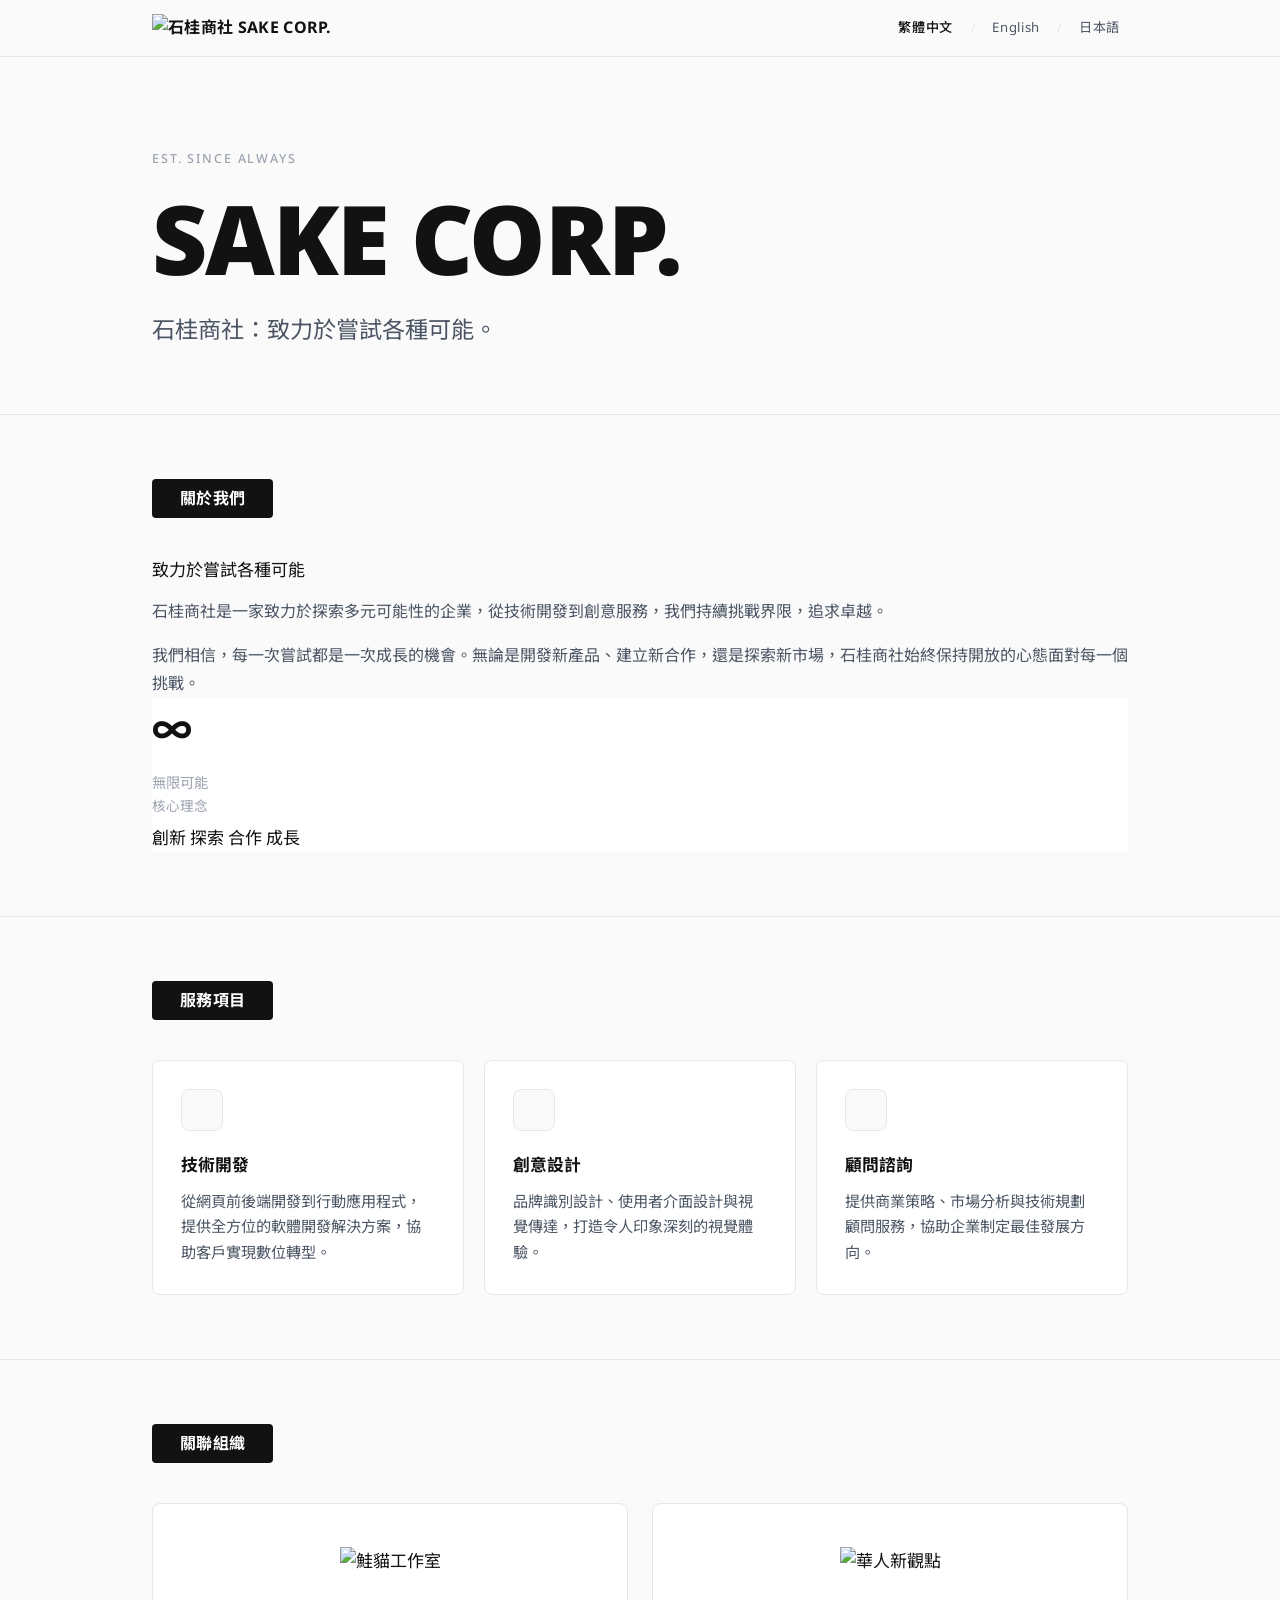
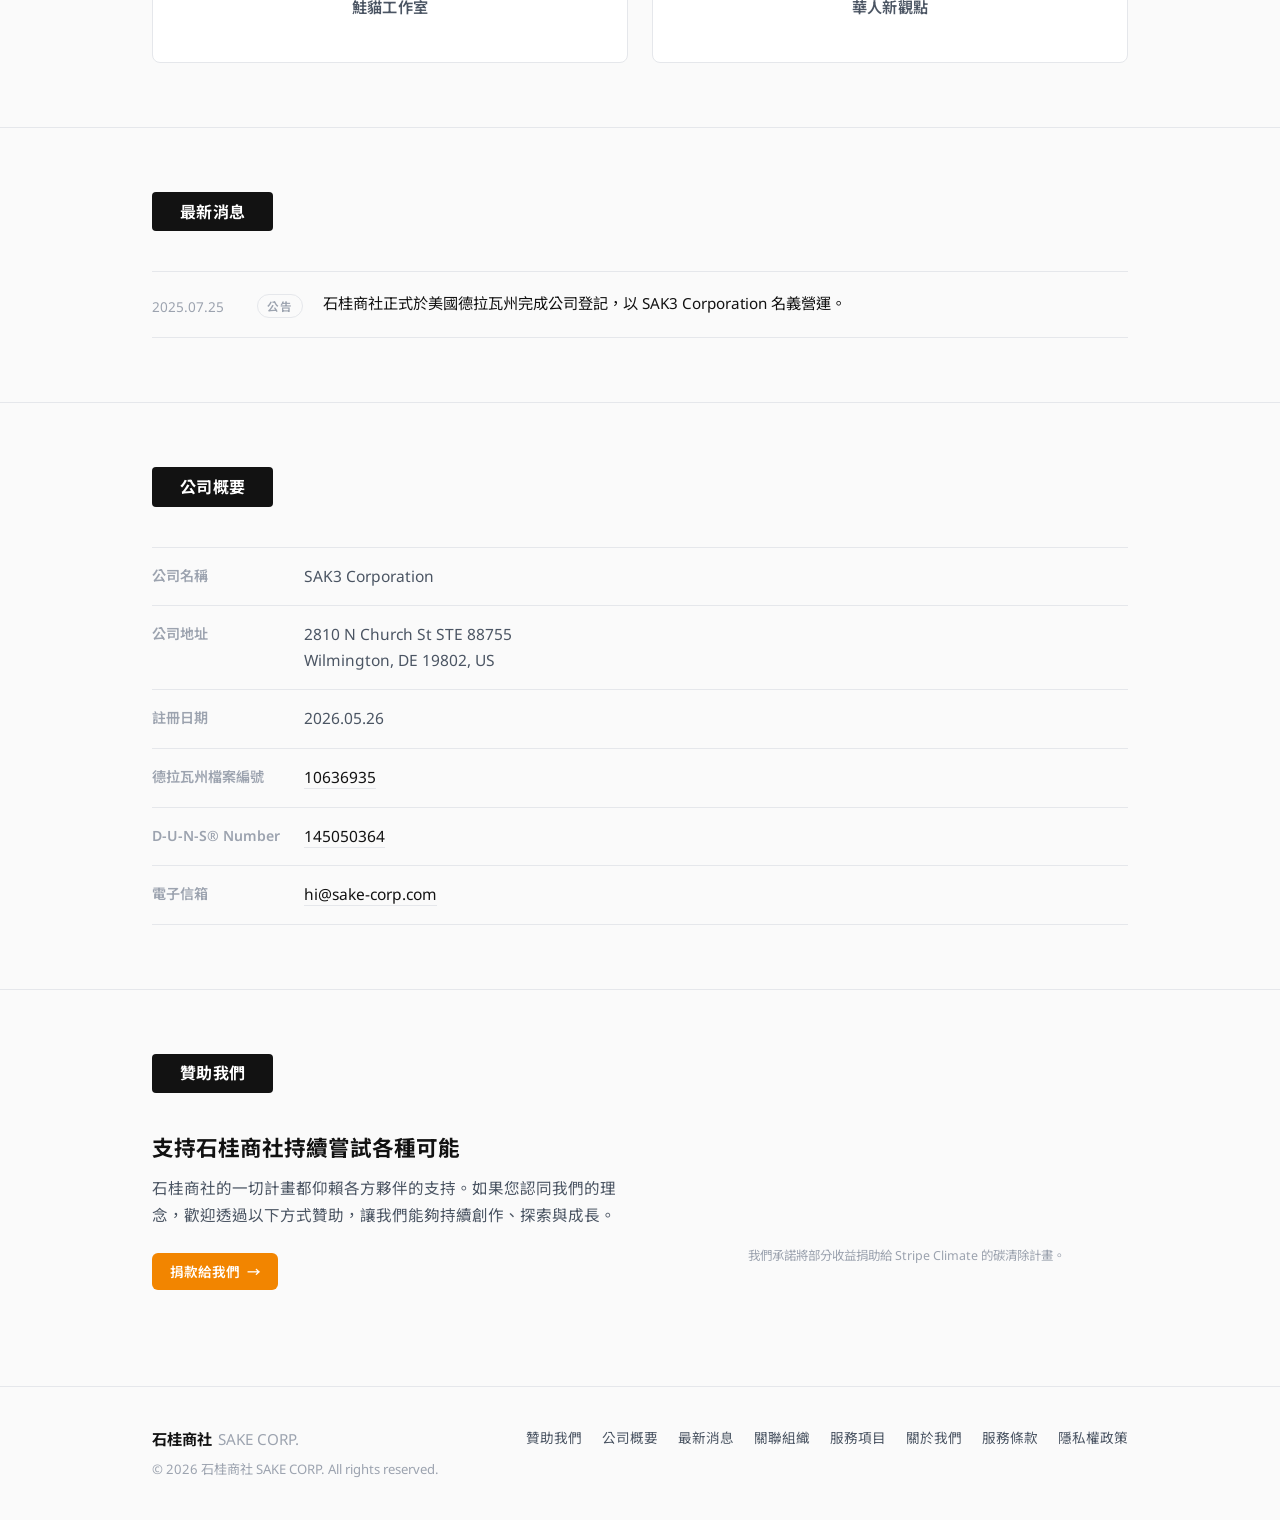
==== commit c56d50ac: "fix: footer legal link order and mobile spacing Put the terms and privacy links last on every page, " ====
--- a/index.html
+++ b/index.html
@@ -37,7 +37,7 @@
         rel="stylesheet">
 
     <!-- 自訂樣式 -->
-    <link rel="stylesheet" href="style.css?v=3">
+    <link rel="stylesheet" href="style.css?v=4">
 </head>
 
 <body>
@@ -334,16 +334,14 @@
                     </div>
                 </div>
                 <div class="footer-links">
+                    <a href="index.html#donate-heading" class="footer-link" id="footer-donate" data-i18n="footer-donate">贊助我們</a>
+                    <a href="index.html#company-heading" class="footer-link" id="footer-company" data-i18n="footer-company">公司概要</a>
+                    <a href="index.html#news-heading" class="footer-link" id="footer-news" data-i18n="footer-news">最新消息</a>
+                    <a href="index.html#org-heading" class="footer-link" id="footer-org" data-i18n="footer-org">關聯組織</a>
+                    <a href="index.html#services-heading" class="footer-link" id="footer-services" data-i18n="footer-services">服務項目</a>
+                    <a href="index.html#about-heading" class="footer-link" id="footer-about" data-i18n="footer-about">關於我們</a>
                     <a href="terms.html" class="footer-link" id="footer-terms" data-i18n="footer-terms">服務條款</a>
                     <a href="privacy.html" class="footer-link" id="footer-privacy" data-i18n="footer-privacy">隱私權政策</a>
-                    <a href="index.html#donate-heading" class="footer-link" id="footer-donate" data-i18n="footer-donate">贊助我們</a>
-                    <a href="index.html#company-heading" class="footer-link" id="footer-company"
-                        data-i18n="footer-company">公司概要</a>
-                    <a href="index.html#news-heading" class="footer-link" id="footer-news" data-i18n="footer-news">最新消息</a>
-                    <a href="index.html#org-heading" class="footer-link" id="footer-org" data-i18n="footer-org">關聯組織</a>
-                    <a href="index.html#services-heading" class="footer-link" id="footer-services"
-                        data-i18n="footer-services">服務項目</a>
-                    <a href="index.html#about-heading" class="footer-link" id="footer-about" data-i18n="footer-about">關於我們</a>
                 </div>
             </div>
         </div>
--- a/style.css
+++ b/style.css
@@ -654,9 +654,22 @@
     }
 
     .footer-links {
+        /* Column layout would treat the desktop flex-basis (22rem) as height
+           and stretch wrapped rows far apart. Size to the links instead. */
+        flex: none;
+        width: 100%;
         flex-wrap: wrap;
-        gap: 1rem;
+        align-content: flex-start;
+        align-items: center;
         justify-content: center;
+        row-gap: 0.35rem;
+        column-gap: 1rem;
+        line-height: 1.35;
+    }
+
+    .footer-link {
+        margin: 0;
+        line-height: 1.35;
     }
 
     .news-item {
